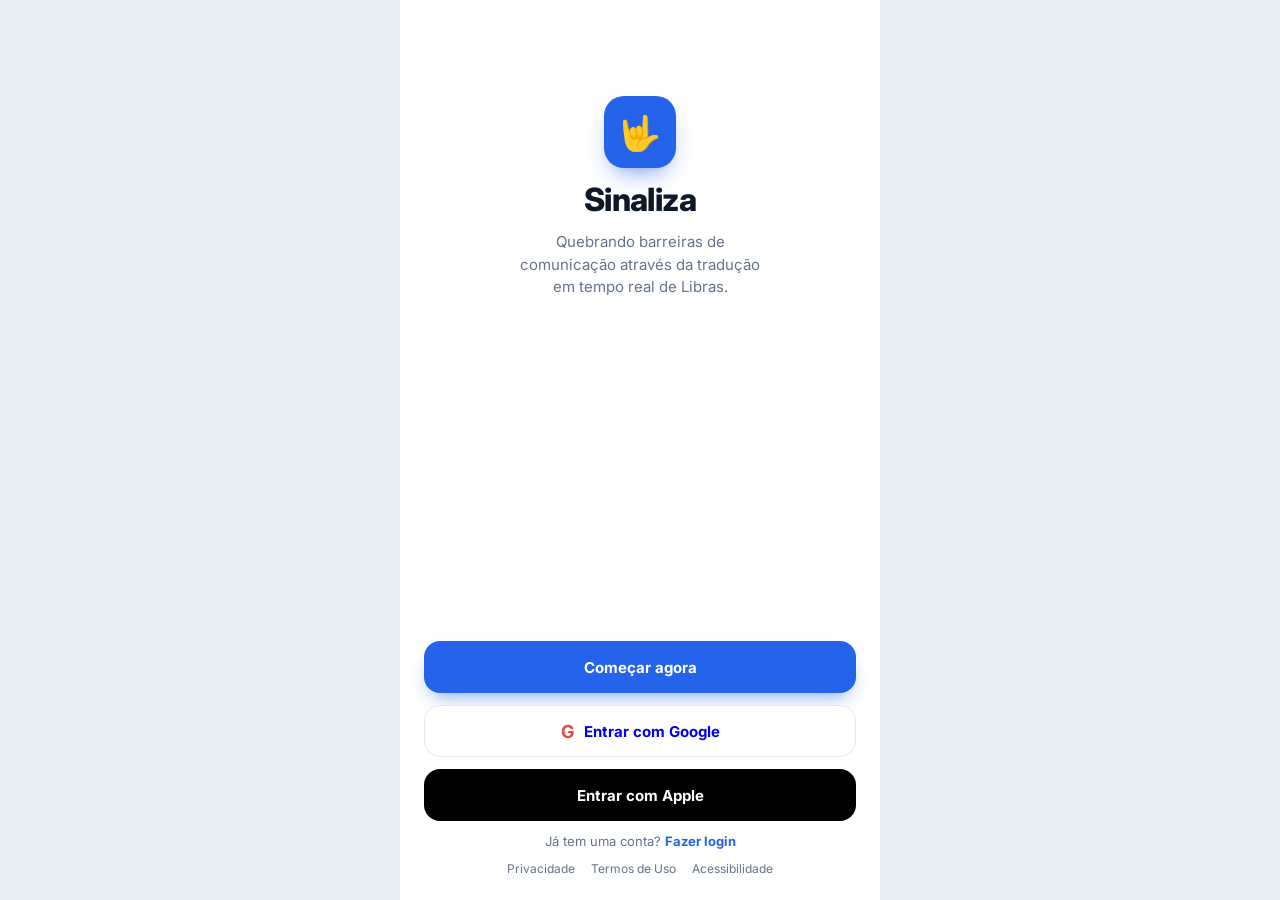
==== frontend/historico.html @ 5b76fa1f "first commit" ====
<!DOCTYPE html>
<html lang="pt-BR"><head><meta charset="utf-8"><meta name="viewport" content="width=device-width,initial-scale=1,viewport-fit=cover"><meta name="theme-color" content="#2563eb"><title>Sinaliza — Histórico</title>
<link rel="preconnect" href="https://fonts.googleapis.com"><link href="https://fonts.googleapis.com/css2?family=Inter:wght@400;500;600;700;800&display=swap" rel="stylesheet"><link rel="stylesheet" href="css/style.css"></head>
<body data-page="historico" data-auth>
<div class="app"><main class="main"><div class="hd"><h2>Histórico</h2><button id="trash" aria-label="Limpar histórico"><i data-i="trash"></i></button></div>
<label class="search"><i data-i="search"></i><input id="q" type="search" placeholder="Buscar traduções anteriores..."></label>
<div class="pills" id="pills"><button class="pill on" data-f="all">Todas</button><button class="pill" data-f="l">Libras → Texto</button><button class="pill" data-f="t">Texto → Libras</button><button class="pill" data-f="fav">Favoritas</button></div>
<div id="list" style="display:flex;flex-direction:column;gap:10px"></div></main><nav class="tabs" id="nav"></nav></div><div id="toast" role="status"></div><script src="js/dom.js"></script><script src="js/icons.js"></script><script src="js/storage.js"></script><script src="js/api.js"></script><script src="js/session.js"></script><script src="js/history.js"></script><script src="js/nav.js"></script><script src="js/recognizer.js"></script><script src="js/avatar.js"></script><script src="js/pages.js"></script><script src="js/app.js"></script></body></html>
---- frontend/css/style.css ----
:root{--blue:#2563eb;--ink:#0f172a;--mute:#64748b;--line:#e2e8f0;--soft:#f8fafc;--tint:#dbeafe;--amber:#f59e0b;--red:#ef4444;--green:#22c55e}
*{box-sizing:border-box}html,body{margin:0;min-height:100%}
body{font-family:Inter,system-ui,sans-serif;color:var(--ink);background:#e8ecf3;-webkit-font-smoothing:antialiased}
button,input{font:inherit;color:inherit}button{border:0;background:none;cursor:pointer;padding:0}
:focus-visible{outline:2px solid var(--blue);outline-offset:2px}[hidden]{display:none!important}
p{margin:0}h1{font-size:32px;font-weight:800;margin:0;letter-spacing:-.02em}h2{font-size:26px;font-weight:800;margin:0;letter-spacing:-.02em}
.app{max-width:480px;height:100dvh;margin:0 auto;background:#fff;display:flex;flex-direction:column;position:relative;overflow:hidden;padding-top:env(safe-area-inset-top)}
.main{flex:1;padding:20px;display:flex;flex-direction:column;overflow-y:auto;gap:12px}
.ic{display:inline-grid;place-items:center;width:22px;height:22px;flex:none}.ic svg{width:100%;height:100%}
.mute{color:var(--mute)}.sm{font-size:13px}.c{text-align:center}
/* botões */
.btn{height:52px;border-radius:16px;font-weight:700;font-size:15px;display:flex;align-items:center;justify-content:center;gap:10px;text-decoration:none;width:100%}
.pri{background:var(--blue);color:#fff;box-shadow:0 10px 20px -8px rgba(37,99,235,.6)}
.out{background:#fff;border:1px solid var(--line)}.blk{background:#000;color:#fff}.g{color:var(--red);font-size:18px}
.link{color:var(--blue);font-weight:700;text-decoration:none}
.back{width:40px;height:40px;border-radius:50%;background:var(--soft);display:grid;place-items:center;color:var(--ink)}
/* boas-vindas */
.welcome{justify-content:space-between;padding:56px 24px 24px}
.hero{display:flex;flex-direction:column;align-items:center;text-align:center;gap:12px;margin-top:40px}
.hero p{max-width:260px;line-height:1.5;color:var(--mute);font-size:15px}
.logo{width:72px;height:72px;border-radius:20px;background:var(--blue);display:grid;place-items:center;font-size:34px;box-shadow:0 12px 24px -10px rgba(37,99,235,.7)}
.logo.s{width:32px;height:32px;border-radius:9px;font-size:16px;box-shadow:none}
.stack{display:flex;flex-direction:column;gap:12px}
.foot{display:flex;justify-content:center;gap:16px;font-size:12px;color:var(--mute)}.foot a{color:inherit;text-decoration:none}
/* login */
.form h2{margin:24px 0 0}.lbl{display:flex;justify-content:space-between;font-size:12px;font-weight:700;color:var(--mute);letter-spacing:.06em;margin-top:12px}
.inp{display:flex;align-items:center;gap:10px;height:52px;border:1px solid var(--line);border-radius:16px;padding:0 14px;color:var(--mute)}
.inp:focus-within{border-color:var(--blue)}.inp input{flex:1;border:0;outline:0;background:none;min-width:0;color:var(--ink)}
.err{color:var(--red);font-size:13px;min-height:1.2em}
/* google */
.scrim{max-width:none;min-height:100dvh;display:grid;place-items:center;padding:20px;background:#9ca3af}
.gcard{background:#fff;border-radius:28px;padding:28px;width:100%;max-width:380px;display:flex;flex-direction:column;gap:12px;box-shadow:0 30px 60px -20px rgba(0,0,0,.4)}
.gcirc{width:56px;height:56px;border-radius:50%;background:var(--soft);display:grid;place-items:center;margin:0 auto;color:var(--red);font-weight:800;font-size:24px}
.acc{display:flex;align-items:center;gap:12px;padding:12px;border:2px solid var(--line);border-radius:16px;font-weight:700;font-size:14px;width:100%;text-align:left}
.acc small{display:block;color:var(--mute);font-weight:500;font-size:12px}.acc.on{border-color:var(--tint);background:var(--soft)}
.ava{width:40px;height:40px;border-radius:50%;background:linear-gradient(135deg,#f472b6,#f59e0b 55%,#2563eb);display:grid;place-items:center;color:#fff;font-size:13px;font-weight:800;flex:none}
.chk{margin-left:auto;width:20px;height:20px;border-radius:50%;background:var(--blue);color:#fff;display:grid;place-items:center}.chk .ic{width:12px;height:12px}
/* permissão */
.perm{padding:20px 24px;text-align:center;align-items:center}
.steps{display:flex;gap:6px;width:100%}.steps i{flex:1;height:4px;border-radius:2px;background:var(--tint)}.steps i:first-child{background:var(--blue)}
.camc{width:112px;height:112px;border-radius:50%;background:#eff6ff;display:grid;place-items:center;color:var(--blue);margin:56px 0 12px;position:relative}.camc .ic{width:44px;height:44px}
.camc b{position:absolute;right:2px;bottom:8px;width:30px;height:30px;border-radius:50%;background:var(--amber);color:#fff;display:grid;place-items:center}
.perm p{color:var(--mute);line-height:1.6;font-size:14px}
.dlg{width:100%;text-align:left;background:#fff;border-radius:20px;padding:16px;box-shadow:0 8px 30px -8px rgba(15,23,42,.25);margin-top:auto}
.dlg .row{display:flex;gap:12px;font-size:12px;color:var(--mute)}.dlg b{display:block;color:var(--ink);font-size:14px}
.dlg .btns{display:flex;gap:10px;margin-top:14px}.dlg .btn{height:44px;font-size:14px}.dlg .out{background:var(--soft);border:0;color:var(--mute)}
.skip{font-size:13px;font-weight:700;letter-spacing:.06em;color:var(--blue);margin:16px 0 24px;text-decoration:none}
/* tradutor */
.top{display:flex;align-items:center;gap:10px;padding:12px 16px;border-bottom:1px solid var(--line)}.top b{font-size:17px;flex:1}
.top .ava{width:34px;height:34px;font-size:11px}.top button{color:var(--mute)}
.main.tr{padding:12px;gap:12px}.main.flip{flex-direction:column-reverse}
.card{position:relative;border-radius:24px;overflow:hidden;flex:1;min-height:210px;color:#fff;background:linear-gradient(160deg,#475569,#1e293b)}
.card video{position:absolute;inset:0;width:100%;height:100%;object-fit:cover;transform:scaleX(-1)}
.chip{position:absolute;top:12px;left:12px;z-index:2;font-size:10px;font-weight:700;letter-spacing:.06em;padding:5px 10px;border-radius:99px;background:var(--red)}.chip.b{background:var(--blue)}
.hands{position:absolute;inset:0;display:grid;place-items:center;font-size:72px;opacity:.85}
.trans{position:absolute;left:12px;right:12px;bottom:12px;z-index:2;background:rgba(255,255,255,.95);color:var(--ink);border-radius:16px;padding:10px 14px;border-left:3px solid var(--blue);font-size:14px;font-weight:700;line-height:1.35}
.trans small{display:block;color:var(--mute);font-size:10px;letter-spacing:.06em;margin-bottom:2px}
.dark{background:linear-gradient(160deg,#1e293b,#0f172a)}
.face3d{position:absolute;top:8px;left:8px;right:8px;bottom:60px}
.face3d canvas{width:100%!important;height:100%!important;display:block}
.out-t{position:absolute;left:12px;right:12px;bottom:56px;text-align:center;font-size:13px;color:#cbd5e1;max-height:40px;overflow:hidden}
.play{position:absolute;left:50%;bottom:12px;transform:translateX(-50%);background:var(--blue);color:#fff;font-size:11px;font-weight:800;letter-spacing:.06em;border-radius:99px;padding:9px 16px;display:flex;gap:6px;align-items:center;white-space:nowrap}.play .ic{width:12px;height:12px}
.bar{display:flex;align-items:center;gap:8px;padding:8px 12px;border-top:1px solid var(--line)}
.mic{width:42px;height:42px;border-radius:50%;background:var(--soft);display:grid;place-items:center;color:var(--mute)}.mic.on{background:var(--red);color:#fff}
.txt{flex:1;height:44px;border-radius:99px;background:var(--soft);display:flex;align-items:center;padding:0 6px 0 16px}
.txt input{flex:1;border:0;outline:0;background:none;min-width:0;font-size:14px}
.send{width:32px;height:32px;border-radius:50%;background:var(--blue);color:#fff;display:grid;place-items:center}.send .ic{width:15px;height:15px}
.swap{width:44px;height:44px;border-radius:50%;background:var(--amber);color:#fff;display:grid;place-items:center;box-shadow:0 6px 14px -4px rgba(245,158,11,.7)}
/* abas */
.tabs{display:flex;justify-content:space-around;padding:10px 6px calc(10px + env(safe-area-inset-bottom));background:#fff;border-top:1px solid var(--line);position:relative}
.tab{display:flex;flex-direction:column;align-items:center;gap:3px;font-size:11px;font-weight:600;color:var(--mute);text-decoration:none;width:72px}.tab.on{color:var(--blue)}
.tab:nth-child(3){margin-right:34px}.tab:nth-child(4){margin-left:34px}
.fab{position:absolute;left:50%;top:-24px;transform:translateX(-50%);width:52px;height:52px;border-radius:50%;background:var(--blue);color:#fff;display:grid;place-items:center;border:4px solid #fff;box-shadow:0 8px 18px -4px rgba(37,99,235,.6)}
/* histórico */
.hd{display:flex;justify-content:space-between;align-items:center}.hd button{color:var(--mute)}
.search{display:flex;align-items:center;gap:10px;height:46px;border-radius:14px;background:var(--soft);padding:0 14px;color:var(--mute)}
.search input{flex:1;border:0;outline:0;background:none;font-size:14px;color:var(--ink)}
.pills{display:flex;gap:8px;overflow-x:auto;flex:none;padding-bottom:2px}
.pill{white-space:nowrap;font-size:13px;font-weight:600;padding:8px 16px;border-radius:99px;border:1px solid var(--line);color:var(--mute)}.pill.on{background:var(--blue);border-color:var(--blue);color:#fff}
.day{font-size:11px;letter-spacing:.1em;color:var(--mute);font-weight:700;margin-top:8px}
.item{display:flex;gap:12px;background:var(--soft);border-radius:18px;padding:14px}
.item .ic-b{width:38px;height:38px;border-radius:12px;background:var(--tint);color:var(--blue);display:grid;place-items:center;flex:none}
.item small{display:flex;justify-content:space-between;font-size:10px;font-weight:700;color:var(--blue);letter-spacing:.06em}.item small em{font-style:normal;color:var(--mute);font-weight:500}
.item p{margin-top:4px;font-size:14px;font-weight:600;line-height:1.4}.item .star{color:#cbd5e1;align-self:flex-start}.item .star.on{color:var(--amber)}.item .star.on svg{fill:currentColor}
.empty{text-align:center;color:var(--mute);margin-top:60px;font-size:14px}
/* perfil */
.phead{height:150px;background:linear-gradient(#2563eb,#1d4ed8);display:flex;justify-content:space-between;padding:16px;flex:none}.phead .back{background:rgba(255,255,255,.2);color:#fff}
.pad{padding:0 16px 16px;overflow-y:auto;flex:1;display:flex;flex-direction:column;gap:12px}
.pcard{background:#fff;border-radius:24px;margin-top:-70px;padding:0 16px 18px;text-align:center;box-shadow:0 12px 30px -12px rgba(15,23,42,.3);flex:none}
.pcard .ava{width:76px;height:76px;font-size:24px;margin:-38px auto 10px;border:4px solid #fff;position:relative}
.pcard .ava::after{content:"";position:absolute;right:0;bottom:2px;width:16px;height:16px;border-radius:50%;background:var(--green);border:3px solid #fff}
.pcard h2{font-size:20px}.stats{display:flex;justify-content:space-around;margin-top:16px;border-top:1px solid var(--line);padding-top:14px}
.stats b{display:block;font-size:20px}.stats span{font-size:10px;color:var(--mute);letter-spacing:.06em}
.sec{display:flex;justify-content:space-between;font-size:12px;font-weight:800;letter-spacing:.06em;margin-top:8px}
.com{display:grid;grid-template-columns:1fr 1fr;gap:12px}
.com button{background:#fff;border:1px solid var(--line);border-radius:18px;padding:14px;text-align:left;font-weight:700;font-size:14px;display:flex;flex-direction:column;gap:8px}
.com small{color:var(--mute);font-weight:500;font-size:11px}.com .ic-b,.set .ic-b{width:38px;height:38px;border-radius:12px;display:grid;place-items:center;background:#fef3c7;color:#d97706}.com button+button .ic-b{background:var(--tint);color:var(--blue)}
.set{display:flex;align-items:center;gap:12px;background:#fff;border:1px solid var(--line);border-radius:18px;padding:12px 14px;font-weight:700;font-size:14px;text-align:left;width:100%}
.set .ic-b{background:var(--soft);color:var(--mute)}.set small{display:block;color:var(--mute);font-weight:500;font-size:12px}.set>.ic:last-child{margin-left:auto;color:#cbd5e1}
.exit{color:var(--red);font-weight:700;font-size:14px;display:flex;gap:8px;justify-content:center;align-items:center;padding:8px}
#toast{position:fixed;bottom:calc(90px + env(safe-area-inset-bottom));left:50%;transform:translateX(-50%);background:var(--ink);color:#fff;padding:10px 16px;border-radius:99px;font-size:13px;opacity:0;pointer-events:none;transition:opacity .2s;z-index:9}#toast.on{opacity:1}
.sw{appearance:none;margin-left:auto;flex:none;width:44px;height:26px;border-radius:99px;background:#cbd5e1;position:relative;cursor:pointer;transition:background .2s}
.sw::after{content:"";position:absolute;top:3px;left:3px;width:20px;height:20px;border-radius:50%;background:#fff;transition:transform .2s}
.sw:checked{background:var(--green)}.sw:checked::after{transform:translateX(18px)}
@media (prefers-reduced-motion:reduce){.sw,.sw::after{transition:none}}
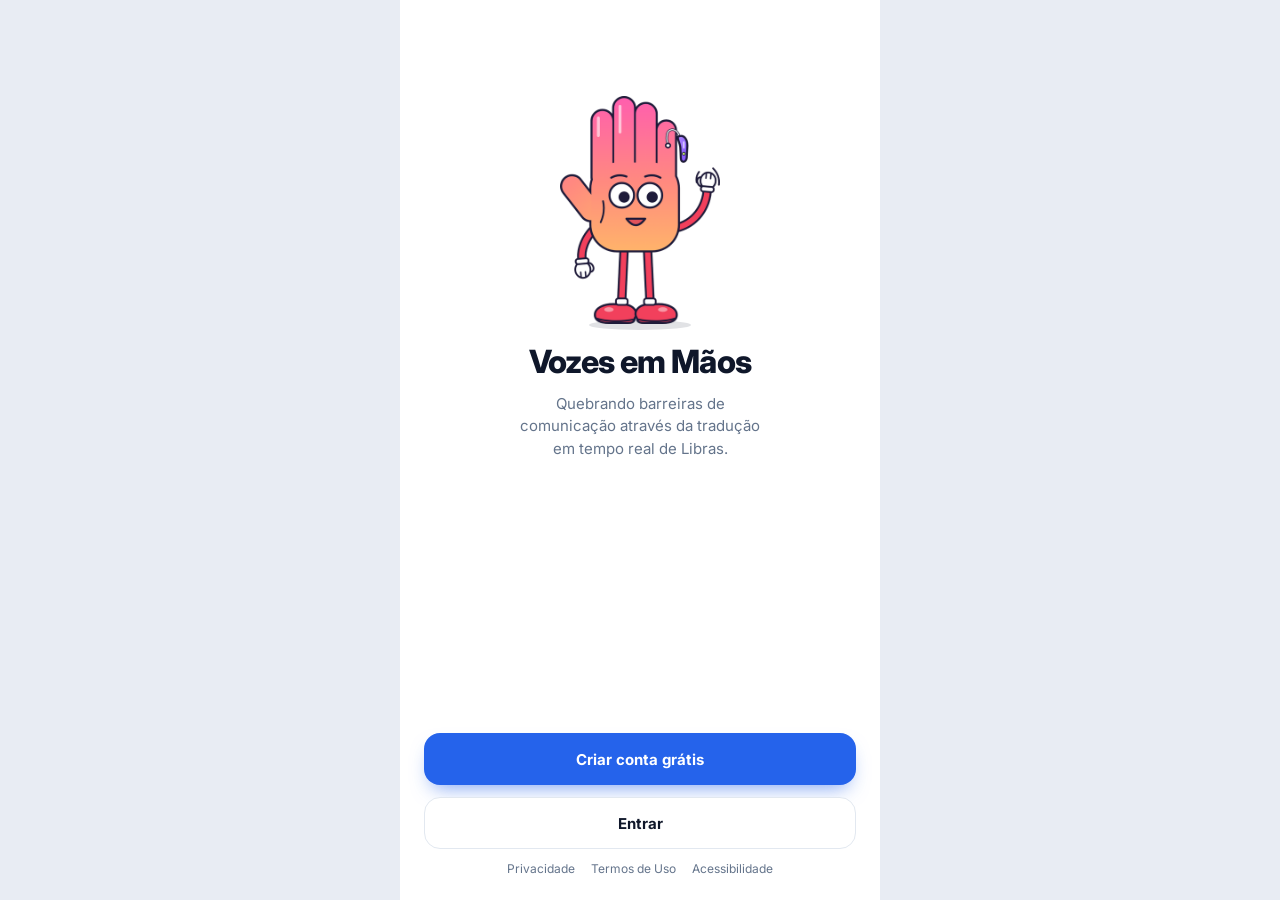
==== commit 19565e2c: "Atualiza projeto: comunidades, perfil, gravação de sinais, PWA e novo modelo - Backend: rotas de com" ====
--- a/frontend/historico.html
+++ b/frontend/historico.html
@@ -1,8 +1,8 @@
 <!DOCTYPE html>
-<html lang="pt-BR"><head><meta charset="utf-8"><meta name="viewport" content="width=device-width,initial-scale=1,viewport-fit=cover"><meta name="theme-color" content="#2563eb"><title>Sinaliza — Histórico</title>
+<html lang="pt-BR"><head><meta charset="utf-8"><meta name="viewport" content="width=device-width,initial-scale=1,viewport-fit=cover"><meta name="theme-color" content="#2563eb"><link rel="manifest" href="manifest.json"><meta name="mobile-web-app-capable" content="yes"><meta name="apple-mobile-web-app-capable" content="yes"><meta name="apple-mobile-web-app-title" content="Vozes em Mãos"><title>Vozes em Mãos — Histórico</title><link rel="icon" type="image/png" href="img/icone-192.png"><link rel="apple-touch-icon" href="img/icone-apple.png">
 <link rel="preconnect" href="https://fonts.googleapis.com"><link href="https://fonts.googleapis.com/css2?family=Inter:wght@400;500;600;700;800&display=swap" rel="stylesheet"><link rel="stylesheet" href="css/style.css"></head>
 <body data-page="historico" data-auth>
 <div class="app"><main class="main"><div class="hd"><h2>Histórico</h2><button id="trash" aria-label="Limpar histórico"><i data-i="trash"></i></button></div>
 <label class="search"><i data-i="search"></i><input id="q" type="search" placeholder="Buscar traduções anteriores..."></label>
 <div class="pills" id="pills"><button class="pill on" data-f="all">Todas</button><button class="pill" data-f="l">Libras → Texto</button><button class="pill" data-f="t">Texto → Libras</button><button class="pill" data-f="fav">Favoritas</button></div>
-<div id="list" style="display:flex;flex-direction:column;gap:10px"></div></main><nav class="tabs" id="nav"></nav></div><div id="toast" role="status"></div><script src="js/dom.js"></script><script src="js/icons.js"></script><script src="js/storage.js"></script><script src="js/api.js"></script><script src="js/session.js"></script><script src="js/history.js"></script><script src="js/nav.js"></script><script src="js/recognizer.js"></script><script src="js/avatar.js"></script><script src="js/pages.js"></script><script src="js/app.js"></script></body></html>
+<div id="list" style="display:flex;flex-direction:column;gap:10px"></div></main><nav class="tabs" id="nav"></nav></div><div id="toast" role="status"></div><script src="js/dom.js"></script><script src="js/icons.js"></script><script src="js/storage.js"></script><script src="js/preferencias.js"></script><script src="js/api.js"></script><script src="js/session.js"></script><script src="js/history.js"></script><script src="js/nav.js"></script><script src="js/pages.js"></script><script src="js/app.js"></script></body></html>
--- a/frontend/css/style.css
+++ b/frontend/css/style.css
@@ -19,7 +19,19 @@
 .hero{display:flex;flex-direction:column;align-items:center;text-align:center;gap:12px;margin-top:40px}
 .hero p{max-width:260px;line-height:1.5;color:var(--mute);font-size:15px}
 .logo{width:72px;height:72px;border-radius:20px;background:var(--blue);display:grid;place-items:center;font-size:34px;box-shadow:0 12px 24px -10px rgba(37,99,235,.7)}
-.logo.s{width:32px;height:32px;border-radius:9px;font-size:16px;box-shadow:none}
+.logo.s{width:32px;height:32px;border-radius:9px;font-size:16px;box-shadow:none;background:#fff1dd;overflow:hidden}
+.logo.s img{width:100%;height:100%;object-fit:contain}
+/* Mascote da tela inicial: entra pulando, depois flutua e balança como se acenasse.
+   A sombra embaixo encolhe quando ele sobe. Tocar nele faz um aceno rápido. */
+.mascote{position:relative;width:min(160px,20dvh);margin-bottom:6px;animation:mascote-entra .7s cubic-bezier(.34,1.56,.64,1) both}
+.mascote img{display:block;width:100%;height:auto;transform-origin:50% 100%;animation:mascote-flutua 3.2s ease-in-out .7s infinite;cursor:pointer;-webkit-tap-highlight-color:transparent;user-select:none}
+.mascote::after{content:"";position:absolute;left:18%;right:18%;bottom:-6px;height:10px;border-radius:50%;background:rgba(15,23,42,.12);animation:mascote-sombra 3.2s ease-in-out .7s infinite;z-index:-1}
+.mascote:active img{animation:mascote-aceno .5s ease-in-out}
+@keyframes mascote-entra{0%{opacity:0;transform:translateY(30px) scale(.6)}100%{opacity:1;transform:none}}
+@keyframes mascote-flutua{0%,100%{transform:translateY(0) rotate(0)}25%{transform:translateY(-7px) rotate(-3deg)}50%{transform:translateY(-10px) rotate(0)}75%{transform:translateY(-7px) rotate(3deg)}}
+@keyframes mascote-sombra{0%,100%{transform:scaleX(1);opacity:1}50%{transform:scaleX(.8);opacity:.6}}
+@keyframes mascote-aceno{0%,100%{transform:rotate(0)}20%{transform:rotate(-10deg)}40%{transform:rotate(9deg)}60%{transform:rotate(-7deg)}80%{transform:rotate(5deg)}}
+@media (prefers-reduced-motion:reduce){.mascote,.mascote img,.mascote::after{animation:none}}
 .stack{display:flex;flex-direction:column;gap:12px}
 .foot{display:flex;justify-content:center;gap:16px;font-size:12px;color:var(--mute)}.foot a{color:inherit;text-decoration:none}
 /* login */
@@ -51,10 +63,31 @@
 .main.tr{padding:12px;gap:12px}.main.flip{flex-direction:column-reverse}
 .card{position:relative;border-radius:24px;overflow:hidden;flex:1;min-height:210px;color:#fff;background:linear-gradient(160deg,#475569,#1e293b)}
 .card video{position:absolute;inset:0;width:100%;height:100%;object-fit:cover;transform:scaleX(-1)}
+.hand-overlay{position:absolute;inset:0;width:100%;height:100%;transform:scaleX(-1);pointer-events:none}
 .chip{position:absolute;top:12px;left:12px;z-index:2;font-size:10px;font-weight:700;letter-spacing:.06em;padding:5px 10px;border-radius:99px;background:var(--red)}.chip.b{background:var(--blue)}
 .hands{position:absolute;inset:0;display:grid;place-items:center;font-size:72px;opacity:.85}
 .trans{position:absolute;left:12px;right:12px;bottom:12px;z-index:2;background:rgba(255,255,255,.95);color:var(--ink);border-radius:16px;padding:10px 14px;border-left:3px solid var(--blue);font-size:14px;font-weight:700;line-height:1.35}
 .trans small{display:block;color:var(--mute);font-size:10px;letter-spacing:.06em;margin-bottom:2px}
+.phrase{margin-top:8px;padding-top:8px;border-top:1px solid var(--line)}
+.phrase p{margin:0 0 6px;font-size:16px;font-weight:800;color:var(--blue)}
+.phrase-act{display:flex;gap:8px}
+.phrase-act button{font-size:12px;font-weight:700;padding:6px 12px;border-radius:99px;background:var(--tint);color:var(--blue)}
+.phrase-act button+button{background:var(--soft);color:var(--mute)}
+.known{margin-top:6px;font-size:11px;font-weight:500;color:var(--mute)}
+.known summary{cursor:pointer;font-weight:700}.known p{margin:4px 0 0;line-height:1.4}
+.libras{display:flex;flex-direction:column;gap:8px;padding:44px 12px 12px}
+.libras-stage{flex:1;min-height:0;border-radius:16px;display:grid;place-items:center;background:rgba(255,255,255,.04);text-align:center}
+.libras-hint{color:#94a3b8;font-size:14px;line-height:1.5;max-width:260px;margin:0;padding:0 12px}
+.libras-foot{display:flex;align-items:center;gap:10px;min-height:36px}
+.libras-text{margin:0;flex:1;font-size:15px;font-weight:700;line-height:1.3;color:#e2e8f0;overflow:hidden;text-overflow:ellipsis;white-space:nowrap}
+.libras .play{position:static;transform:none;flex:none}
+/* botão flutuante do VLibras: o avatar abre direto no nosso card (ver js/vlibras.js) */
+#vlibras-access{display:none!important}
+/* Com o avatar aberto, o VLibras sublinha qualquer texto sob o mouse e troca o
+   cursor (modo "clique pra traduzir"). No nosso app isso só confunde. Os :not(#...)
+   só aumentam a prioridade da regra pra vencer a do VLibras. */
+html body #app .vlibras--hover:not(#vw-a):not(#vw-b),
+html body #app .vlibras--active:not(#vw-a):not(#vw-b){text-decoration:none!important;cursor:inherit!important}
 .dark{background:linear-gradient(160deg,#1e293b,#0f172a)}
 .face3d{position:absolute;top:8px;left:8px;right:8px;bottom:60px}
 .face3d canvas{width:100%!important;height:100%!important;display:block}
@@ -103,3 +136,66 @@
 .sw::after{content:"";position:absolute;top:3px;left:3px;width:20px;height:20px;border-radius:50%;background:#fff;transition:transform .2s}
 .sw:checked{background:var(--green)}.sw:checked::after{transform:translateX(18px)}
 @media (prefers-reduced-motion:reduce){.sw,.sw::after{transition:none}}
+
+/* ---- Gravar sinais (gravar.html) ---- */
+.rec{gap:12px;overflow-y:auto}
+.rec-form{display:flex;gap:8px;flex-wrap:wrap}
+.rec-field{flex:1 1 140px;display:flex;flex-direction:column;gap:4px}
+.rec-field small{font-size:10px;font-weight:700;letter-spacing:.06em;color:var(--mute)}
+.rec-field input,.rec-field select{height:44px;border:1px solid var(--line);border-radius:12px;padding:0 12px;font:inherit;background:#fff;color:var(--ink)}
+.rec-reps{flex:0 0 110px}
+.rec-cam{flex:none;aspect-ratio:4/3;min-height:0}
+.rec-cam video{transform:scaleX(-1)}
+.rec-count{position:absolute;top:12px;right:12px;z-index:2;background:rgba(15,23,42,.75);color:#fff;font-weight:800;font-size:22px;padding:6px 14px;border-radius:14px}
+.rec-count.ok{animation:recok .6s}
+@keyframes recok{0%{background:var(--green);transform:scale(1.15)}100%{background:rgba(15,23,42,.75);transform:scale(1)}}
+.rec-actions{display:flex;gap:8px;flex-wrap:wrap}.rec-actions .btn{flex:1 1 140px;height:46px;font-size:14px}
+.rec-actions .btn:disabled{opacity:.45}
+.rec-help{font-size:13px;color:var(--mute);line-height:1.5}.rec-help summary{font-weight:700;cursor:pointer;color:var(--ink)}
+.rec-help ul{margin:6px 0 0;padding-left:18px}
+
+.rec-ref{border:1px solid var(--line);border-radius:16px;padding:10px 12px;font-size:13px}
+.rec-ref summary{font-weight:700;cursor:pointer}
+.rec-ref[open]{display:flex;flex-direction:column;gap:8px}
+.rec-ref-stage{height:240px;border-radius:12px;background:var(--soft);margin-top:8px}
+.rec-ref .btn{height:42px;font-size:14px}.rec-ref p{margin:0}
+.rec-framing{position:absolute;top:12px;left:12px;z-index:2;font-size:12px;font-weight:700;padding:6px 10px;border-radius:99px;color:#fff}
+.rec-framing.ok{background:var(--green)}.rec-framing.bad{background:var(--red)}
+
+/* ===== Acessibilidade (Perfil > Acessibilidade, aplicado por js/preferencias.js) ===== */
+/* Tamanho do texto: amplia a tela inteira do app mantendo a altura da janela */
+html[data-texto="grande"] .app{zoom:1.12;height:calc(100dvh / 1.12)}
+html[data-texto="maior"] .app{zoom:1.25;height:calc(100dvh / 1.25)}
+/* Alto contraste */
+html[data-alto-contraste]{--ink:#000;--mute:#1f2937;--line:#111827;--soft:#fff;--blue:#1d4ed8}
+html[data-alto-contraste] body{background:#000}
+html[data-alto-contraste] .app{color:#000}
+html[data-alto-contraste] .set,html[data-alto-contraste] .com button,html[data-alto-contraste] .pf-com-card,html[data-alto-contraste] .item,html[data-alto-contraste] .tabs{border:2px solid #000!important}
+html[data-alto-contraste] a,html[data-alto-contraste] .link{text-decoration:underline}
+html[data-alto-contraste] :focus-visible{outline:3px solid #f59e0b!important;outline-offset:2px}
+html[data-alto-contraste] small,html[data-alto-contraste] .mute{color:#111827!important}
+/* Reduzir animações */
+html[data-reduzir-animacoes] *,html[data-reduzir-animacoes] *::before,html[data-reduzir-animacoes] *::after{animation-duration:.01ms!important;animation-iteration-count:1!important;transition-duration:.01ms!important;scroll-behavior:auto!important}
+/* Foto do usuário dentro do círculo de avatar (Tradutor e demais telas) */
+.ava{overflow:hidden}
+.ava .ava-img{width:100%;height:100%;object-fit:cover;display:block;border-radius:50%}
+.btn.out{color:var(--ink)}
+
+/* ---- Tradutor: caixa de transcrição compacta (não cobre o vídeo) ---- */
+.trans.trans-sm{left:10px;right:10px;bottom:10px;padding:6px 10px;border-radius:12px;font-size:13px;line-height:1.3;
+  background:rgba(255,255,255,.88);-webkit-backdrop-filter:blur(6px);backdrop-filter:blur(6px)}
+.trans-sm .phrase{margin-top:4px;padding-top:4px}
+.trans-sm .phrase p{font-size:14px;margin:0 0 4px}
+.trans-sm .phrase-act button{padding:4px 10px;font-size:11px}
+/* "Sinais que reconheço" virou um botãozinho no canto de cima do vídeo */
+.known-chip{position:absolute;top:12px;right:12px;z-index:3;margin:0;max-width:calc(100% - 24px);font-size:11px;color:var(--ink)}
+.known-chip summary{list-style:none;cursor:pointer;font-weight:700;font-size:10px;letter-spacing:.06em;text-transform:uppercase;
+  padding:5px 10px;border-radius:99px;background:rgba(15,23,42,.6);color:#fff;text-align:right;width:max-content;margin-left:auto}
+.known-chip summary::-webkit-details-marker{display:none}
+.known-chip[open] p{margin:6px 0 0;padding:8px 10px;border-radius:10px;background:rgba(255,255,255,.95);line-height:1.4;max-width:260px}
+
+.rec-import{border:1px solid var(--line);border-radius:16px;padding:10px 12px;font-size:13px;color:var(--ink)}
+.rec-import summary{font-weight:700;cursor:pointer}
+.rec-import ol{margin:8px 0;padding-left:18px;line-height:1.5;color:var(--mute)}
+.rec-file{height:44px;font-size:14px;cursor:pointer;margin:6px 0}
+.rec-import p{margin:4px 0 0}
